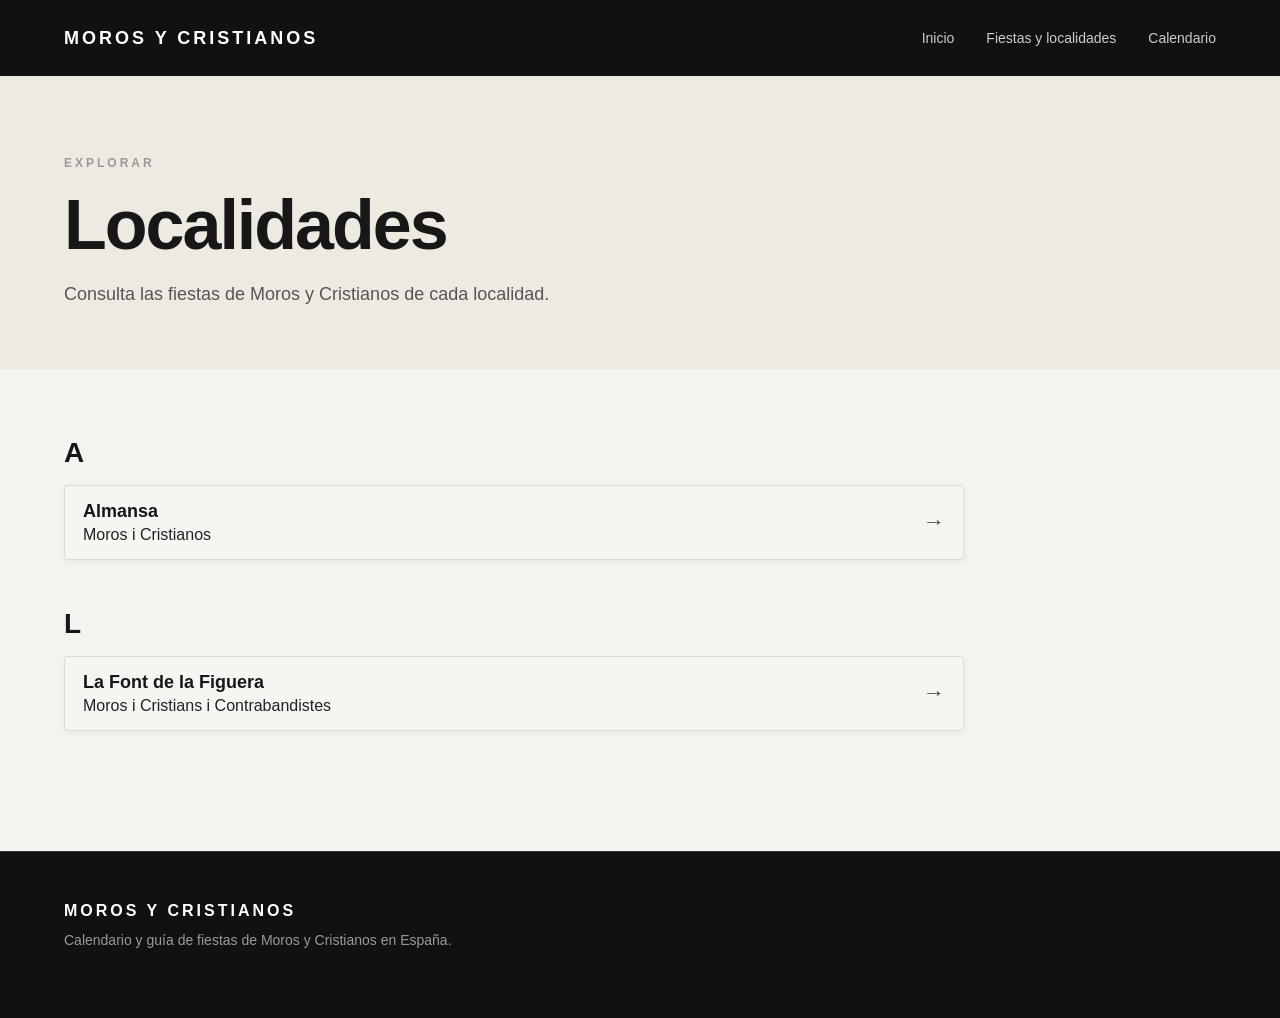
==== localidades.html @ 636dd30f "Commit: Boton home y localidades" ====
<!doctype html>
<html lang="es">
  <head>
    <meta charset="UTF-8" />
    <meta name="viewport" content="width=device-width, initial-scale=1.0" />

    <title>Localidades · Moros y Cristianos</title>

    <link rel="stylesheet" href="css/styles.css" />
    <link rel="stylesheet" href="css/localidades.css" />
  </head>

  <body>
    <header class="cabecera">
      <div class="contenedor">
        <a href="index.html" class="logo"> MOROS Y CRISTIANOS </a>

        <nav class="navegacion">
          <a href="index.html">Inicio</a>
          <a href="localidades.html">Fiestas y localidades</a>
          <a href="#">Calendario</a>
        </nav>
      </div>
    </header>

    <main>
      <section class="localidades-cabecera">
        <div class="contenedor">
          <p class="etiqueta">EXPLORAR</p>

          <h1>Localidades</h1>

          <p>Consulta las fiestas de Moros y Cristianos de cada localidad.</p>
        </div>
      </section>

      <section class="localidades-lista">
        <div class="contenedor">
          <div id="lista-localidades"></div>
        </div>
      </section>
    </main>

    <footer class="pie">
      <div class="contenedor">
        <div class="pie-contenido">
          <p class="pie-logo">MOROS Y CRISTIANOS</p>

          <p class="pie-texto">
            Calendario y guía de fiestas de Moros y Cristianos en España.
          </p>
        </div>
      </div>
    </footer>

    <script src="js/localidades.js"></script>
  </body>
</html>
---- css/styles.css ----
/* =========================
   BASE
========================= */

* {
    box-sizing: border-box;
}

html {
    scroll-behavior: smooth;
}

body {
    margin: 0;
    font-family: Arial, Helvetica, sans-serif;
    background: #f5f3ef;
    color: #171717;
}

.contenedor {
    width: 90%;
    max-width: 1200px;
    margin: 0 auto;
}


/* =========================
   CABECERA
========================= */

.cabecera {
    background: #111111;
    color: white;
}

.cabecera .contenedor {
    min-height: 76px;
    display: flex;
    align-items: center;
    justify-content: space-between;
}

.logo {
    color: white;
    text-decoration: none;
    font-size: 18px;
    font-weight: 700;
    letter-spacing: 3px;
}

.navegacion {
    display: flex;
    gap: 32px;
}

.navegacion a {
    color: #cccccc;
    text-decoration: none;
    font-size: 14px;
    transition: color 0.2s ease;
}

.navegacion a:hover {
    color: white;
}


/* =========================
   ETIQUETAS
========================= */

.etiqueta {
    margin: 0 0 20px;
    font-size: 12px;
    font-weight: 700;
    letter-spacing: 3px;
    color: #999999;
}


/* =========================
   FOOTER
========================= */

.pie {
    background: #111111;
    color: white;
    border-top: 1px solid #333333;
    padding: 50px 0 30px;
}

.pie-contenido {
    margin-bottom: 40px;
}

.pie-logo {
    margin: 0 0 12px;
    font-size: 16px;
    font-weight: 700;
    letter-spacing: 3px;
}

.pie-texto {
    margin: 0;
    color: #999999;
    font-size: 14px;
}

.pie-atribucion {
    padding-top: 20px;
    border-top: 1px solid #333333;
}

.pie-atribucion p {
    margin: 0;
    color: #777777;
    font-size: 12px;
}

.pie-atribucion a {
    color: #aaaaaa;
    text-decoration: none;
}

.pie-atribucion a:hover {
    color: white;
}


/* =========================
   RESPONSIVE GENERAL
========================= */

@media (max-width: 700px) {

    .cabecera .contenedor {
        min-height: 65px;
        flex-wrap: wrap;
        padding-top: 12px;
        padding-bottom: 12px;
    }

    .navegacion {
        display: flex;
        width: 100%;
        justify-content: flex-start;
        gap: 18px;
        padding-top: 8px;
    }

    .navegacion a {
        font-size: 13px;
    }

}

/* =========================
   PÁGINA 404
========================= */
.error-404 {
    min-height: 100vh;
    display: flex;
    align-items: center;
    padding: 80px 0;
    background: #eeeae2;
}

.error-404 .contenedor {
    max-width: 800px;
}

.error-404 .etiqueta {
    margin-bottom: 12px;
}

.error-404 h1 {
    margin: 0 0 20px;
    font-size: clamp(42px, 6vw, 70px);
    line-height: 1;
    letter-spacing: -2px;
}

.error-404 p:not(.etiqueta) {
    max-width: 600px;
    margin: 0 0 35px;
    color: #555555;
    font-size: 18px;
    line-height: 1.6;
}

.error-404-enlaces {
    display: flex;
    flex-wrap: wrap;
    gap: 12px;
}

.error-404-enlaces a {
    display: inline-block;
    padding: 13px 20px;
    background: #171717;
    color: #ffffff;
    text-decoration: none;
    font-weight: 700;
}

.error-404-enlaces a:hover {
    background: #333333;
}

@media (max-width: 700px) {

    .error-404 {
        padding: 50px 0;
    }

    .error-404-enlaces {
        flex-direction: column;
    }

    .error-404-enlaces a {
        width: 100%;
        box-sizing: border-box;
        text-align: center;
    }

}
---- css/localidades.css ----
/* =========================
   CABECERA DE LOCALIDADES
========================= */

.localidades-cabecera {
    padding: 80px 0 60px;
    background: #eeeae2;
}

.localidades-cabecera h1 {
    margin: 0 0 20px;
    font-size: clamp(42px, 6vw, 70px);
    line-height: 1;
    letter-spacing: -2px;
}

.localidades-cabecera p:not(.etiqueta) {
    max-width: 600px;
    margin: 0;
    color: #555555;
    font-size: 18px;
    line-height: 1.6;
}


/* =========================
   LISTA DE LOCALIDADES
========================= */

.localidades-lista {
    padding: 70px 0;
}

.localidades-grupo {
    margin-bottom: 50px;
}

.localidades-letra {
    margin: 0 0 18px;
    color: #171717;
    font-size: 28px;
    line-height: 1;
}


/* =========================
   TARJETAS
========================= */

.localidades-grupo a {
    display: flex;
    align-items: center;
    justify-content: space-between;
    gap: 20px;

    max-width: 900px;
    margin: 8px 0;
    padding: 15px 18px;

    background: #f7f5f1;
    border: 1px solid #dedad2;
    border-radius: 3px;

    box-shadow: 0 2px 6px rgba(0, 0, 0, 0.05);

    color: #222222;
    text-decoration: none;

    transition:
        background 0.2s ease,
        border-color 0.2s ease,
        box-shadow 0.2s ease,
        transform 0.2s ease;
}

.localidades-grupo a span {
    display: block;
}

.localidades-grupo a strong {
    display: block;
    margin-bottom: 4px;
    color: #171717;
    font-size: 18px;
    font-weight: 700;
}

.localidades-grupo a span span {
    display: block;
    color: #444444;
    font-size: 17px;
    font-weight: 600;
}

.localidades-grupo a::after {
    content: "→";
    flex-shrink: 0;

    color: #555555;
    font-size: 22px;
    font-weight: 600;

    transition:
        color 0.2s ease,
        transform 0.2s ease;
}

.localidades-grupo a:hover {
    background: #ffffff;
    border-color: #c9c4bb;
    box-shadow: 0 4px 10px rgba(0, 0, 0, 0.08);
    transform: translateY(-1px);
}

.localidades-grupo a:hover::after {
    color: #171717;
    transform: translateX(3px);
}


/* =========================
   MÓVIL
========================= */

@media (max-width: 700px) {

    .localidades-cabecera {
        padding: 60px 0 45px;
    }

    .localidades-lista {
        padding: 50px 0;
    }

    .localidades-grupo {
        margin-bottom: 40px;
    }

    .localidades-letra {
        margin-bottom: 15px;
        font-size: 26px;
    }

    .localidades-grupo a {
        padding: 14px 15px;
    }

    .localidades-grupo a strong {
        font-size: 17px;
    }

   .localidades-grupo a span span {
    font-size: 16px;
}

}
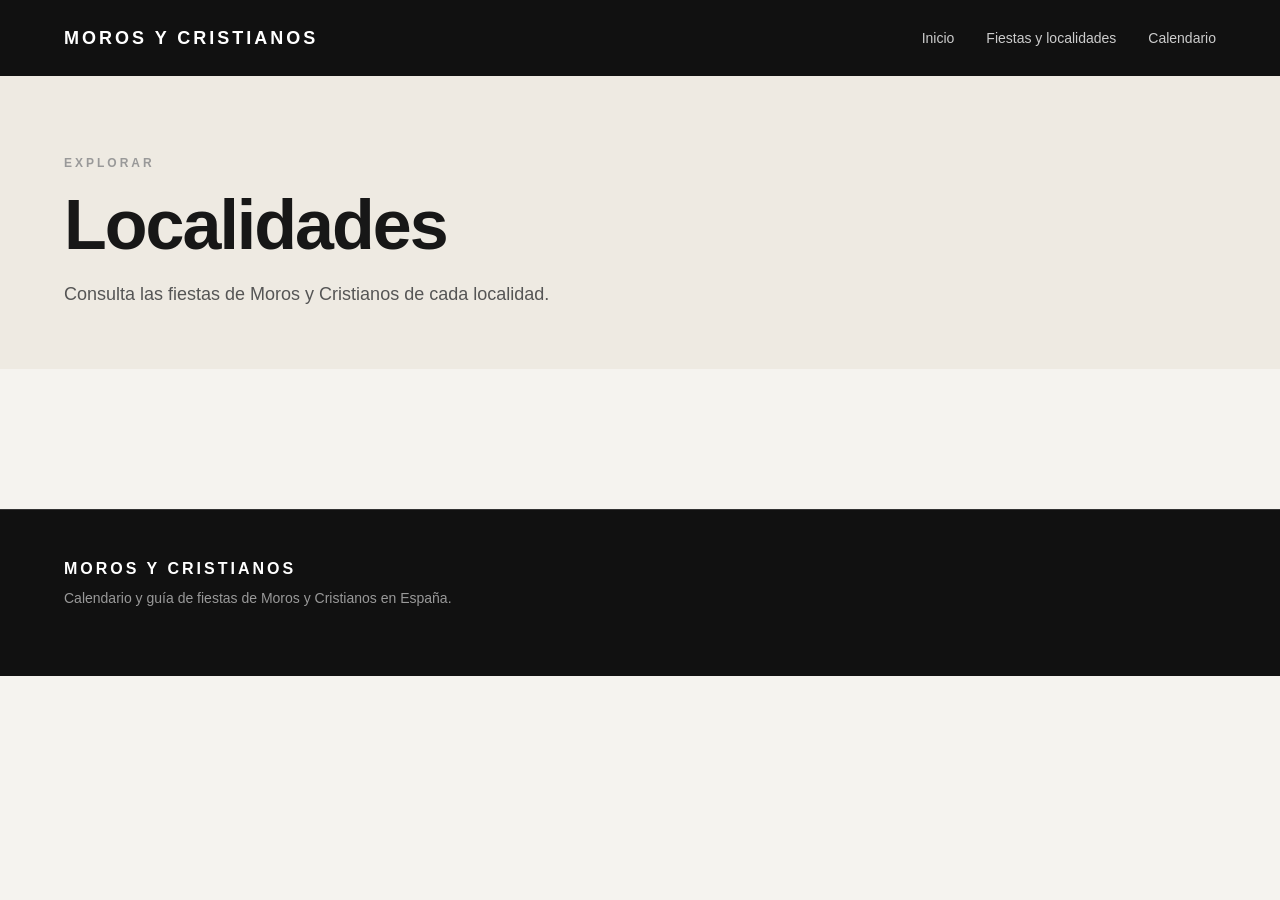
==== commit e60cabee: "Cambiamos Id y INE" ====
--- a/localidades.html
+++ b/localidades.html
@@ -1,58 +1,60 @@
 <!doctype html>
 <html lang="es">
-  <head>
-    <meta charset="UTF-8" />
-    <meta name="viewport" content="width=device-width, initial-scale=1.0" />
 
-    <title>Localidades · Moros y Cristianos</title>
+<head>
+  <meta charset="UTF-8" />
+  <meta name="viewport" content="width=device-width, initial-scale=1.0" />
 
-    <link rel="stylesheet" href="css/styles.css" />
-    <link rel="stylesheet" href="css/localidades.css" />
-  </head>
+  <title>Localidades · Moros y Cristianos</title>
 
-  <body>
-    <header class="cabecera">
+  <link rel="stylesheet" href="css/styles.css" />
+  <link rel="stylesheet" href="css/localidades.css" />
+</head>
+
+<body>
+  <header class="cabecera">
+    <div class="contenedor">
+      <a href="index.html" class="logo"> MOROS Y CRISTIANOS </a>
+
+      <nav class="navegacion">
+        <a href="index.html">Inicio</a>
+        <a href="localidades.html">Fiestas y localidades</a>
+        <a href="#">Calendario</a>
+      </nav>
+    </div>
+  </header>
+
+  <main>
+    <section class="localidades-cabecera">
       <div class="contenedor">
-        <a href="index.html" class="logo"> MOROS Y CRISTIANOS </a>
+        <p class="etiqueta">EXPLORAR</p>
 
-        <nav class="navegacion">
-          <a href="index.html">Inicio</a>
-          <a href="localidades.html">Fiestas y localidades</a>
-          <a href="#">Calendario</a>
-        </nav>
+        <h1>Localidades</h1>
+
+        <p>Consulta las fiestas de Moros y Cristianos de cada localidad.</p>
       </div>
-    </header>
+    </section>
 
-    <main>
-      <section class="localidades-cabecera">
-        <div class="contenedor">
-          <p class="etiqueta">EXPLORAR</p>
+    <section class="localidades-lista">
+      <div class="contenedor">
+        <div id="lista-localidades"></div>
+      </div>
+    </section>
+  </main>
 
-          <h1>Localidades</h1>
+  <footer class="pie">
+    <div class="contenedor">
+      <div class="pie-contenido">
+        <p class="pie-logo">MOROS Y CRISTIANOS</p>
 
-          <p>Consulta las fiestas de Moros y Cristianos de cada localidad.</p>
-        </div>
-      </section>
+        <p class="pie-texto">
+          Calendario y guía de fiestas de Moros y Cristianos en España.
+        </p>
+      </div>
+    </div>
+  </footer>
 
-      <section class="localidades-lista">
-        <div class="contenedor">
-          <div id="lista-localidades"></div>
-        </div>
-      </section>
-    </main>
+  <script src="js/localidades.js"></script>
+</body>
 
-    <footer class="pie">
-      <div class="contenedor">
-        <div class="pie-contenido">
-          <p class="pie-logo">MOROS Y CRISTIANOS</p>
-
-          <p class="pie-texto">
-            Calendario y guía de fiestas de Moros y Cristianos en España.
-          </p>
-        </div>
-      </div>
-    </footer>
-
-    <script src="js/localidades.js"></script>
-  </body>
-</html>
+</html>
